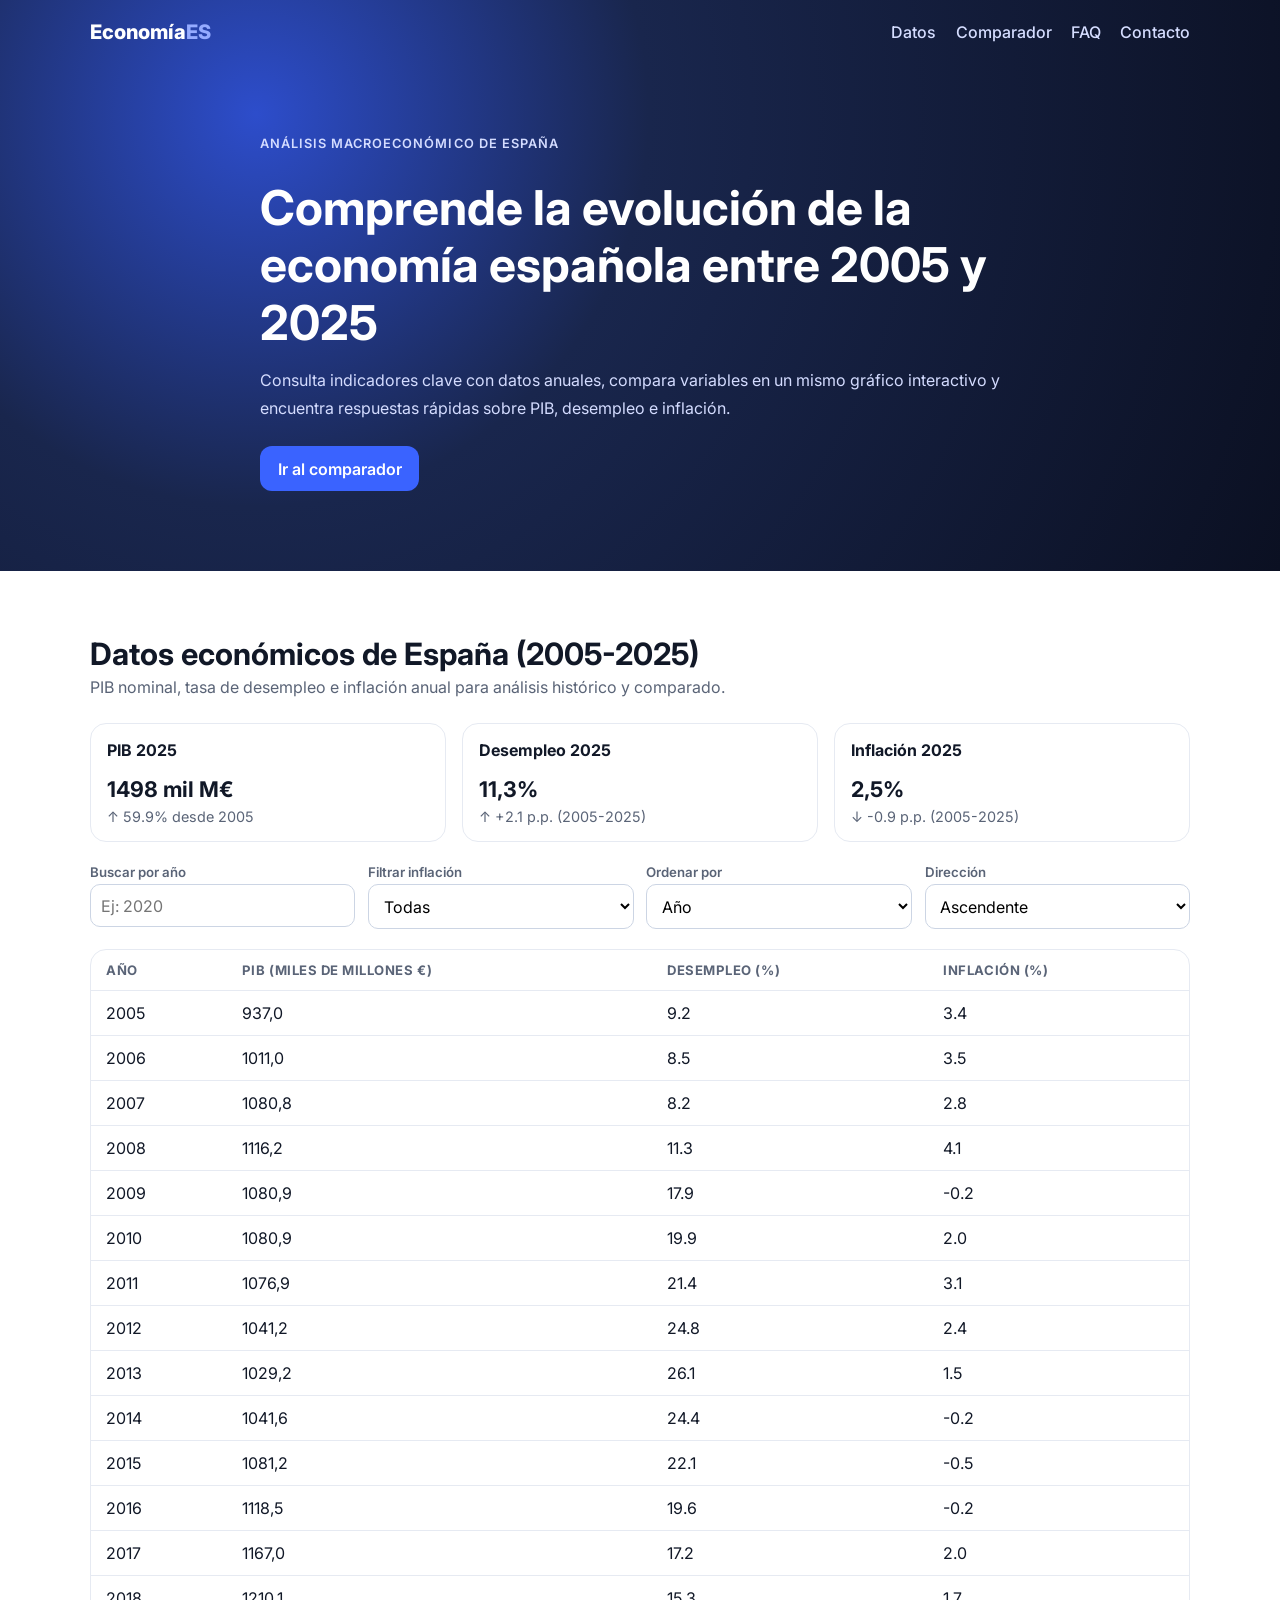
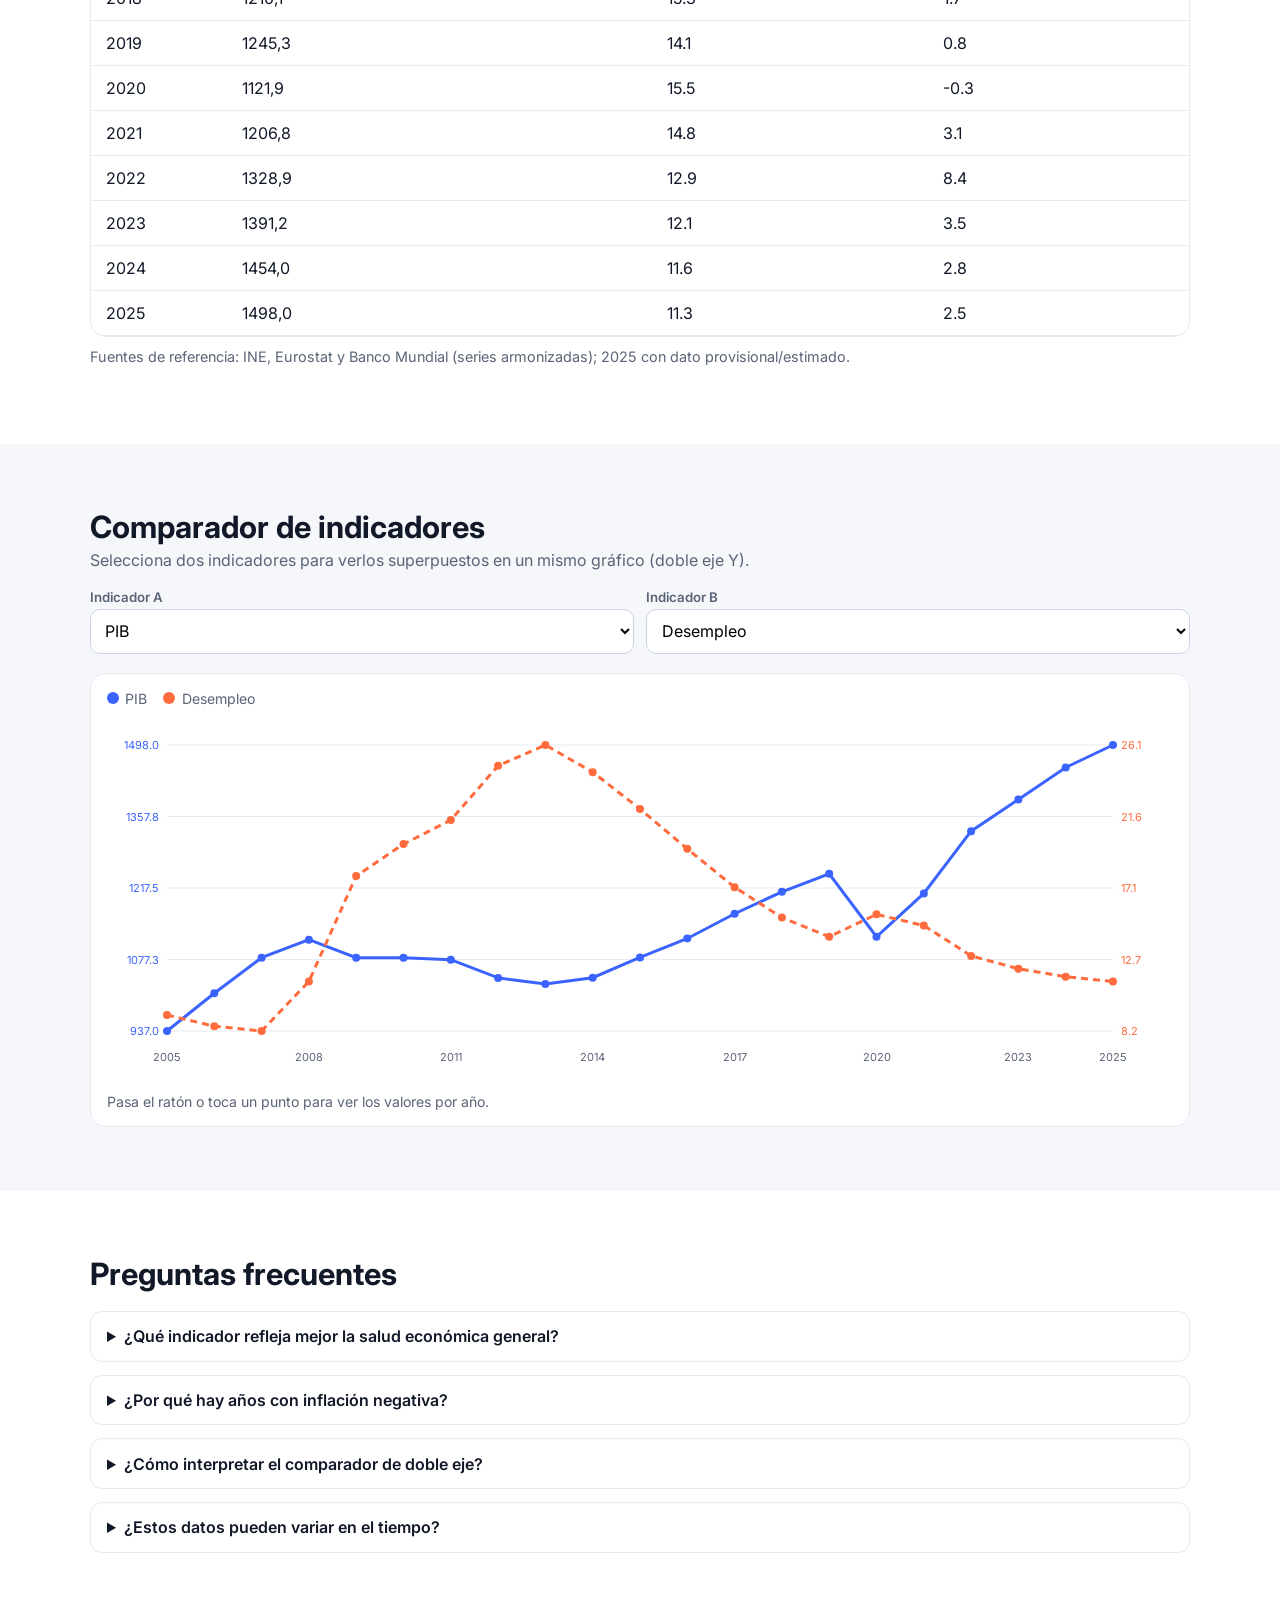
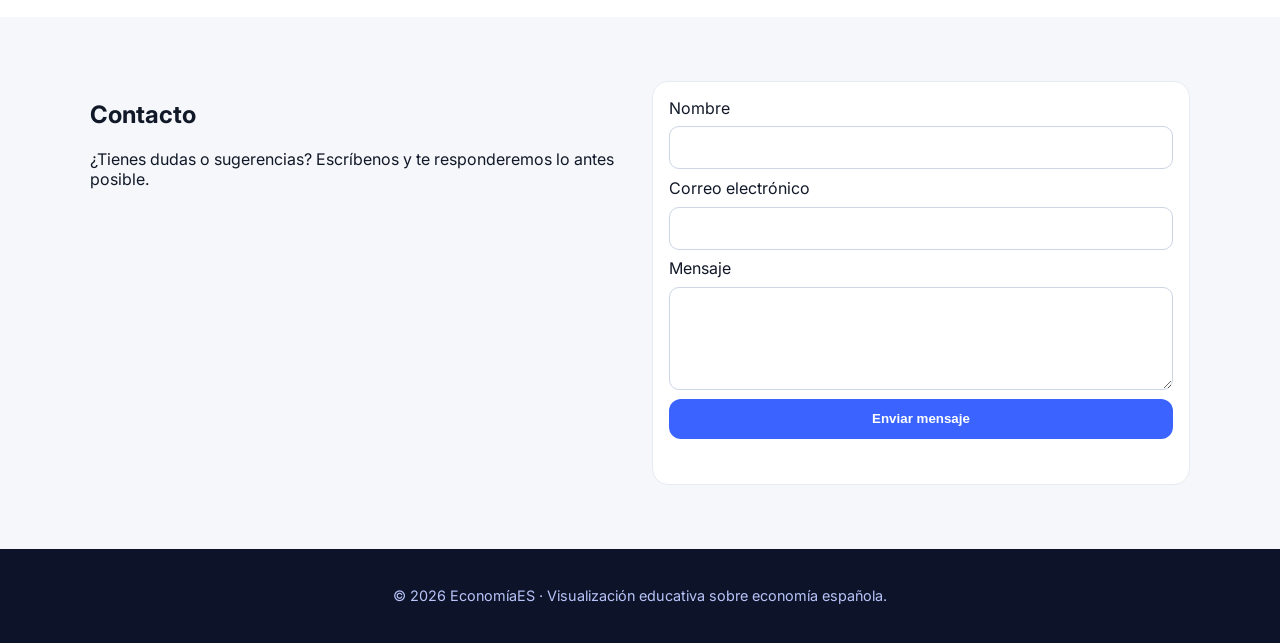
==== index.html @ 05b0c4f1 "Añadir datos JSON reales y comparador con filtros" ====
<!DOCTYPE html>
<html lang="es">
<head>
  <meta charset="UTF-8" />
  <meta name="viewport" content="width=device-width, initial-scale=1.0" />
  <title>Economía Española | Panorama Interactivo</title>
  <link rel="preconnect" href="https://fonts.googleapis.com" />
  <link rel="preconnect" href="https://fonts.gstatic.com" crossorigin />
  <link href="https://fonts.googleapis.com/css2?family=Inter:wght@400;500;600;700;800&display=swap" rel="stylesheet" />
  <link rel="stylesheet" href="styles.css" />
</head>
<body>
  <header class="hero" id="inicio">
    <nav class="navbar container">
      <div class="brand">Economía<span>ES</span></div>
      <button class="menu-toggle" aria-label="Abrir menú">☰</button>
      <ul class="nav-links">
        <li><a href="#datos">Datos</a></li>
        <li><a href="#graficos">Comparador</a></li>
        <li><a href="#faq">FAQ</a></li>
        <li><a href="#contacto">Contacto</a></li>
      </ul>
    </nav>

    <div class="hero-content container">
      <p class="eyebrow">Análisis macroeconómico de España</p>
      <h1>Comprende la evolución de la economía española entre 2005 y 2025</h1>
      <p>
        Consulta indicadores clave con datos anuales, compara variables en un mismo gráfico interactivo
        y encuentra respuestas rápidas sobre PIB, desempleo e inflación.
      </p>
      <a class="btn-primary" href="#graficos">Ir al comparador</a>
    </div>
  </header>

  <main>
    <section class="section container" id="datos">
      <div class="section-heading">
        <h2>Datos económicos de España (2005-2025)</h2>
        <p>PIB nominal, tasa de desempleo e inflación anual para análisis histórico y comparado.</p>
      </div>

      <div class="cards-grid" id="statsCards"></div>

      <div class="table-tools">
        <div>
          <label for="yearSearch">Buscar por año</label>
          <input type="search" id="yearSearch" placeholder="Ej: 2020" />
        </div>
        <div>
          <label for="inflationFilter">Filtrar inflación</label>
          <select id="inflationFilter">
            <option value="all">Todas</option>
            <option value="positive">Positiva</option>
            <option value="negative">Negativa</option>
          </select>
        </div>
        <div>
          <label for="sortBy">Ordenar por</label>
          <select id="sortBy">
            <option value="year">Año</option>
            <option value="gdp">PIB</option>
            <option value="unemployment">Desempleo</option>
            <option value="inflation">Inflación</option>
          </select>
        </div>
        <div>
          <label for="sortDir">Dirección</label>
          <select id="sortDir">
            <option value="asc">Ascendente</option>
            <option value="desc">Descendente</option>
          </select>
        </div>
      </div>

      <div class="table-wrapper">
        <table>
          <thead>
            <tr>
              <th>Año</th>
              <th>PIB (miles de millones €)</th>
              <th>Desempleo (%)</th>
              <th>Inflación (%)</th>
            </tr>
          </thead>
          <tbody id="dataTableBody"></tbody>
        </table>
      </div>
      <p class="source-note">
        Fuentes de referencia: INE, Eurostat y Banco Mundial (series armonizadas); 2025 con dato provisional/estimado.
      </p>
    </section>

    <section class="section section-alt" id="graficos">
      <div class="container">
        <div class="section-heading">
          <h2>Comparador de indicadores</h2>
          <p>Selecciona dos indicadores para verlos superpuestos en un mismo gráfico (doble eje Y).</p>
        </div>

        <div class="comparator-controls">
          <div>
            <label for="metricA">Indicador A</label>
            <select id="metricA"></select>
          </div>
          <div>
            <label for="metricB">Indicador B</label>
            <select id="metricB"></select>
          </div>
        </div>

        <div class="chart-card">
          <div id="chartArea" class="chart-area" aria-live="polite"></div>
          <p class="chart-note">Pasa el ratón o toca un punto para ver los valores por año.</p>
        </div>
      </div>
    </section>

    <section class="section container" id="faq">
      <div class="section-heading">
        <h2>Preguntas frecuentes</h2>
      </div>

      <div class="faq-list">
        <details>
          <summary>¿Qué indicador refleja mejor la salud económica general?</summary>
          <p>La lectura conjunta es más útil: PIB (actividad), desempleo (mercado laboral) e inflación (precios).</p>
        </details>
        <details>
          <summary>¿Por qué hay años con inflación negativa?</summary>
          <p>Puede ocurrir en periodos de demanda débil o caídas fuertes en energía y materias primas.</p>
        </details>
        <details>
          <summary>¿Cómo interpretar el comparador de doble eje?</summary>
          <p>Cada indicador usa su propia escala en cada lateral para facilitar comparación de tendencia, no de magnitud absoluta.</p>
        </details>
        <details>
          <summary>¿Estos datos pueden variar en el tiempo?</summary>
          <p>Sí, los institutos estadísticos revisan series históricas periódicamente y publican actualizaciones.</p>
        </details>
      </div>
    </section>

    <section class="section section-alt" id="contacto">
      <div class="container contact-wrap">
        <div>
          <h2>Contacto</h2>
          <p>¿Tienes dudas o sugerencias? Escríbenos y te responderemos lo antes posible.</p>
        </div>

        <form class="contact-form" id="contactForm">
          <label for="name">Nombre</label>
          <input id="name" name="name" type="text" required />

          <label for="email">Correo electrónico</label>
          <input id="email" name="email" type="email" required />

          <label for="message">Mensaje</label>
          <textarea id="message" name="message" rows="4" required></textarea>

          <button type="submit" class="btn-primary">Enviar mensaje</button>
          <p id="formFeedback" class="form-feedback" role="status" aria-live="polite"></p>
        </form>
      </div>
    </section>
  </main>

  <footer class="footer">
    <p>© 2026 EconomíaES · Visualización educativa sobre economía española.</p>
  </footer>

  <script src="script.js"></script>
</body>
</html>
---- styles.css ----
:root {
  --bg: #0b1022;
  --surface: #ffffff;
  --surface-muted: #f5f7fb;
  --primary: #3a63ff;
  --primary-dark: #2748c7;
  --text: #111827;
  --text-light: #5a6477;
  --border: #e6eaf2;
  --success: #0f9d58;
}

* { box-sizing: border-box; }
html, body {
  margin: 0;
  padding: 0;
  font-family: "Inter", system-ui, -apple-system, sans-serif;
  color: var(--text);
  background: var(--surface);
  scroll-behavior: smooth;
}
.container { width: min(1100px, 92%); margin-inline: auto; }

.hero {
  color: #fff;
  background: radial-gradient(circle at 20% 20%, #2d4dcb 0%, #19264d 35%, var(--bg) 100%);
  padding-bottom: 5rem;
}
.navbar {
  display: flex;
  align-items: center;
  justify-content: space-between;
  padding: 1.25rem 0;
}
.brand { font-weight: 800; font-size: 1.25rem; }
.brand span { color: #95abff; }

.nav-links {
  display: flex;
  gap: 1.2rem;
  list-style: none;
  margin: 0;
  padding: 0;
}
.nav-links a { text-decoration: none; color: #d5ddff; font-weight: 500; }
.nav-links a:hover { color: #fff; }

.menu-toggle {
  display: none;
  background: transparent;
  border: 1px solid #ffffff44;
  color: #fff;
  border-radius: 10px;
  padding: 0.35rem 0.55rem;
}

.hero-content { padding-top: 3.5rem; max-width: 760px; }
.eyebrow {
  color: #a3b3ff;
  text-transform: uppercase;
  letter-spacing: 0.08em;
  font-size: 0.8rem;
  font-weight: 600;
}
h1 {
  font-size: clamp(1.9rem, 3.8vw, 3rem);
  line-height: 1.2;
  margin: 0.4rem 0 1rem;
}
.hero-content p { color: #d4dcff; line-height: 1.7; margin-bottom: 1.5rem; }

.btn-primary {
  border: 0;
  background: var(--primary);
  color: #fff;
  padding: 0.8rem 1.1rem;
  border-radius: 12px;
  text-decoration: none;
  font-weight: 600;
  display: inline-flex;
  justify-content: center;
  align-items: center;
  transition: 0.2s ease;
  cursor: pointer;
}
.btn-primary:hover { background: var(--primary-dark); }

.section { padding: 4rem 0; }
.section-alt { background: var(--surface-muted); }
.section-heading h2 {
  margin-top: 0;
  margin-bottom: 0.3rem;
  font-size: clamp(1.35rem, 2.4vw, 2rem);
}
.section-heading p { margin: 0; color: var(--text-light); }

.cards-grid {
  margin-top: 1.6rem;
  display: grid;
  grid-template-columns: repeat(auto-fit, minmax(220px, 1fr));
  gap: 1rem;
}
.stat-card {
  background: #fff;
  border: 1px solid var(--border);
  border-radius: 16px;
  padding: 1rem;
}
.stat-card h3 { margin-top: 0; font-size: 1rem; }
.stat-card .value { font-size: 1.35rem; font-weight: 700; }
.stat-card .trend { margin-top: 0.4rem; color: var(--text-light); font-size: 0.9rem; }

.table-tools {
  margin-top: 1.4rem;
  display: grid;
  grid-template-columns: repeat(auto-fit, minmax(170px, 1fr));
  gap: 0.8rem;
}
.table-tools label, .comparator-controls label {
  display: block;
  margin-bottom: 0.25rem;
  font-size: 0.83rem;
  color: var(--text-light);
  font-weight: 600;
}
.table-wrapper {
  margin-top: 1.25rem;
  overflow-x: auto;
  border-radius: 16px;
  border: 1px solid var(--border);
  background: #fff;
}

table { width: 100%; border-collapse: collapse; min-width: 620px; }
th, td { padding: 0.75rem 0.95rem; text-align: left; border-bottom: 1px solid var(--border); }
th {
  font-size: 0.82rem;
  text-transform: uppercase;
  letter-spacing: 0.04em;
  color: var(--text-light);
}
tr:hover td { background: #f9fbff; }

.source-note {
  color: var(--text-light);
  margin-top: 0.7rem;
  font-size: 0.9rem;
}

.comparator-controls {
  display: grid;
  grid-template-columns: repeat(auto-fit, minmax(220px, 1fr));
  gap: 0.8rem;
  margin: 1.2rem 0;
}

input, textarea, select {
  width: 100%;
  border: 1px solid #ccd5e4;
  border-radius: 10px;
  padding: 0.65rem;
  font: inherit;
  background: #fff;
}

.chart-card {
  background: #fff;
  border-radius: 16px;
  border: 1px solid var(--border);
  padding: 1rem;
}
.chart-area { position: relative; min-height: 360px; }
.tooltip {
  position: absolute;
  pointer-events: none;
  background: #111827;
  color: #fff;
  font-size: 0.78rem;
  padding: 0.4rem 0.55rem;
  border-radius: 8px;
  transform: translate(-50%, -120%);
  white-space: nowrap;
}
.chart-note { margin-bottom: 0; color: var(--text-light); font-size: 0.88rem; }

.legend {
  display: flex;
  gap: 1rem;
  flex-wrap: wrap;
  margin-bottom: 0.5rem;
}
.legend-item { display: flex; align-items: center; gap: 0.4rem; font-size: 0.88rem; color: var(--text-light); }
.swatch { width: 12px; height: 12px; border-radius: 999px; }

.faq-list { margin-top: 1.2rem; display: grid; gap: 0.8rem; }
details {
  background: #fff;
  border: 1px solid var(--border);
  border-radius: 12px;
  padding: 0.9rem 1rem;
}
summary { cursor: pointer; font-weight: 600; }
details p { color: var(--text-light); margin-bottom: 0; }

.contact-wrap {
  display: grid;
  grid-template-columns: 1fr 1fr;
  gap: 1.5rem;
  align-items: start;
}
.contact-form {
  background: #fff;
  border: 1px solid var(--border);
  border-radius: 16px;
  padding: 1rem;
  display: grid;
  gap: 0.55rem;
}

.form-feedback { margin: 0.25rem 0 0; color: var(--success); min-height: 1rem; }

.footer {
  text-align: center;
  padding: 1.5rem 0;
  background: #0d1328;
  color: #b8c4f9;
  font-size: 0.9rem;
}

@media (max-width: 760px) {
  .menu-toggle { display: inline-flex; }
  .nav-links {
    display: none;
    position: absolute;
    right: 4%;
    top: 58px;
    flex-direction: column;
    background: #182750;
    border: 1px solid #30467f;
    border-radius: 12px;
    padding: 0.8rem;
    min-width: 150px;
  }
  .nav-links.open { display: flex; }
  .contact-wrap { grid-template-columns: 1fr; }
}
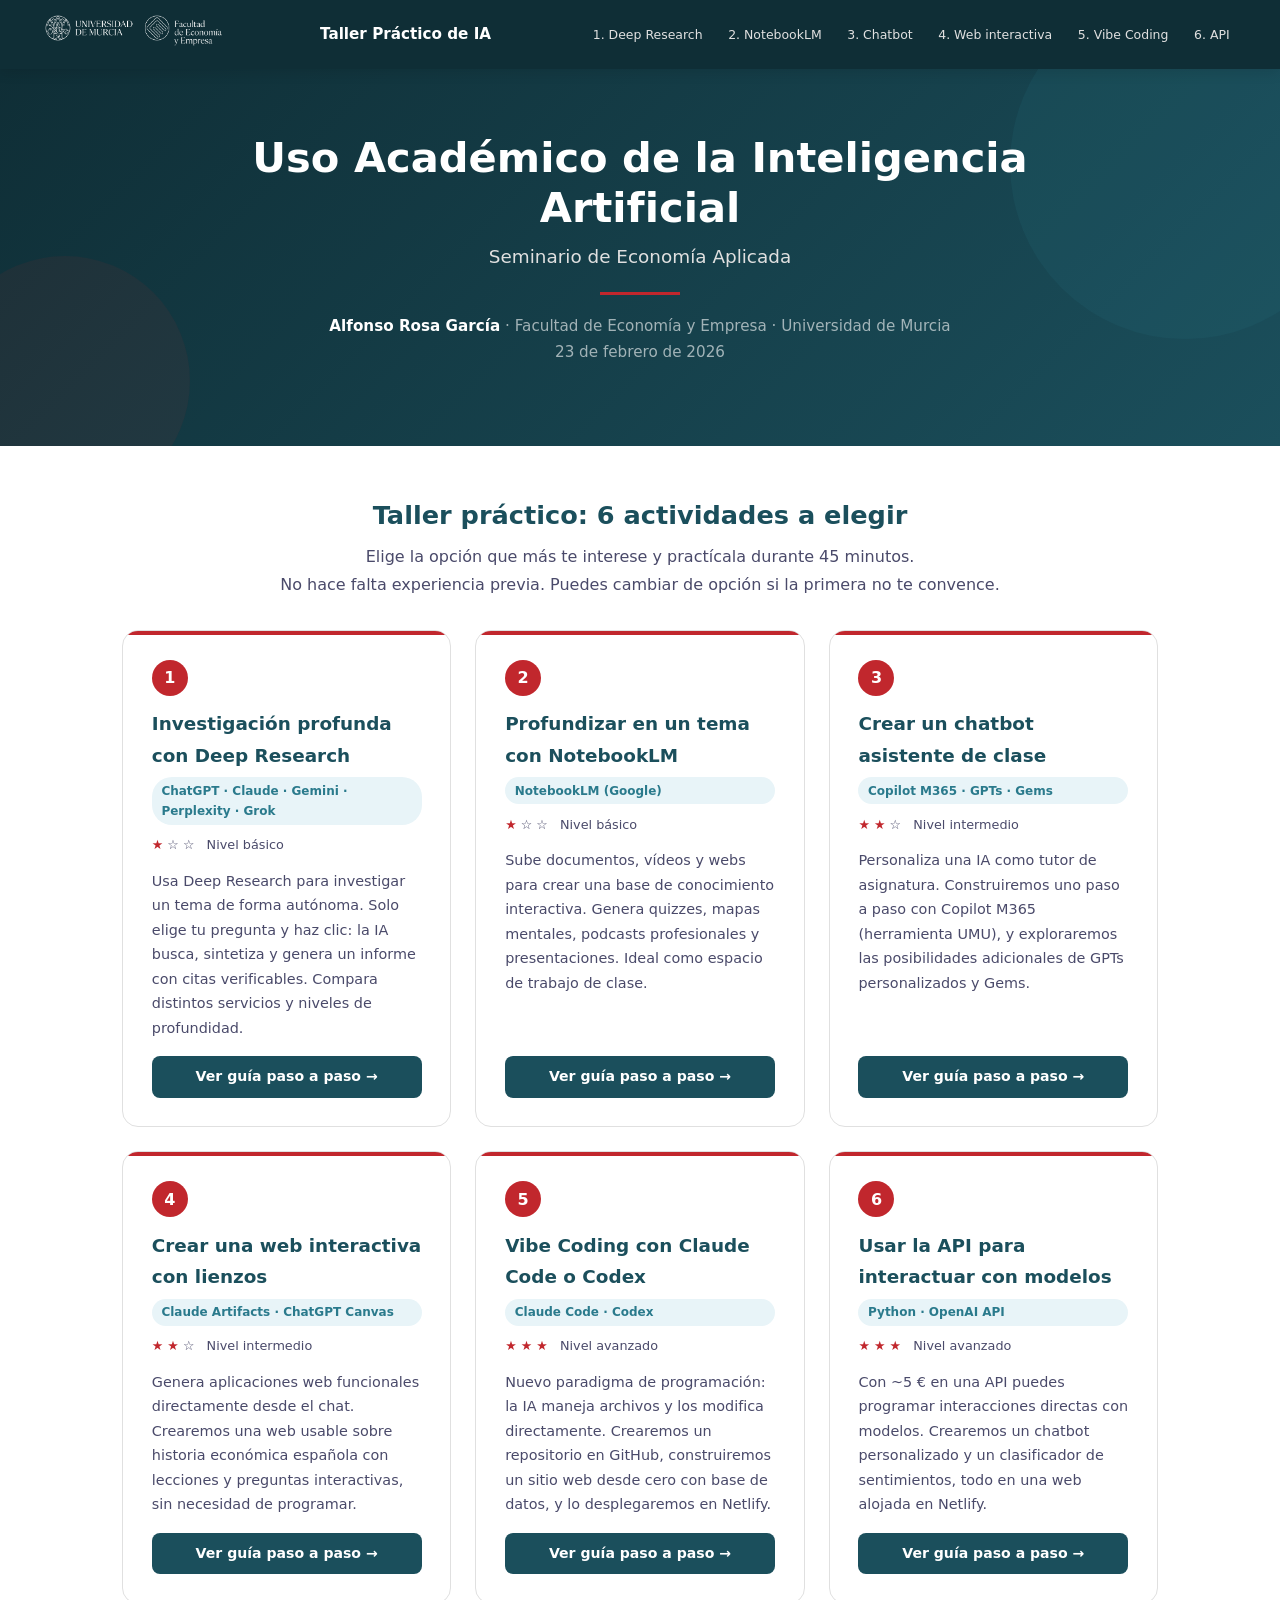
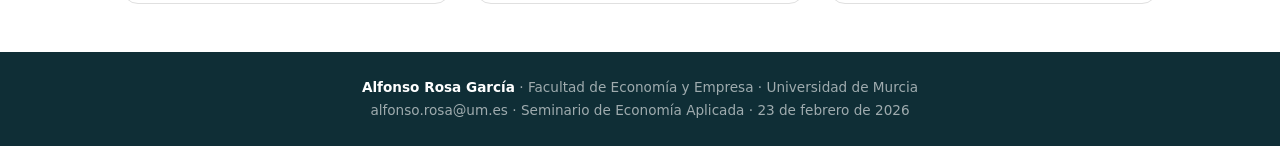
==== commit 7f3a68ac: "Sitio web del Taller de IA en Economía Aplicada — UMU Web estática con guías paso a paso para 6 tare" ====
--- a/index.html
+++ b/index.html
@@ -1,174 +1,153 @@
 <!DOCTYPE html>
 <html lang="es">
 <head>
-  <meta charset="UTF-8" />
-  <meta name="viewport" content="width=device-width, initial-scale=1.0" />
-  <title>Economía Española | Panorama Interactivo</title>
-  <link rel="preconnect" href="https://fonts.googleapis.com" />
-  <link rel="preconnect" href="https://fonts.gstatic.com" crossorigin />
-  <link href="https://fonts.googleapis.com/css2?family=Inter:wght@400;500;600;700;800&display=swap" rel="stylesheet" />
-  <link rel="stylesheet" href="styles.css" />
+  <meta charset="UTF-8">
+  <meta name="viewport" content="width=device-width, initial-scale=1.0">
+  <title>Uso Académico de la IA — Taller Práctico</title>
+  <link rel="stylesheet" href="css/style.css">
 </head>
 <body>
-  <header class="hero" id="inicio">
-    <nav class="navbar container">
-      <div class="brand">Economía<span>ES</span></div>
-      <button class="menu-toggle" aria-label="Abrir menú">☰</button>
-      <ul class="nav-links">
-        <li><a href="#datos">Datos</a></li>
-        <li><a href="#graficos">Comparador</a></li>
-        <li><a href="#faq">FAQ</a></li>
-        <li><a href="#contacto">Contacto</a></li>
-      </ul>
-    </nav>
 
-    <div class="hero-content container">
-      <p class="eyebrow">Análisis macroeconómico de España</p>
-      <h1>Comprende la evolución de la economía española entre 2005 y 2025</h1>
-      <p>
-        Consulta indicadores clave con datos anuales, compara variables en un mismo gráfico interactivo
-        y encuentra respuestas rápidas sobre PIB, desempleo e inflación.
-      </p>
-      <a class="btn-primary" href="#graficos">Ir al comparador</a>
+<!-- Navbar -->
+<nav class="navbar">
+  <div class="navbar-inner">
+    <a href="index.html" class="navbar-logo">
+      <img src="img/logo-white.png" alt="Facultad de Economía y Empresa — UMU">
+    </a>
+    <span class="navbar-title">Taller Práctico de IA</span>
+    <div class="navbar-links">
+      <a href="tarea1-deep-research.html">1. Deep Research</a>
+      <a href="tarea2-notebooklm.html">2. NotebookLM</a>
+      <a href="tarea3-chatbot.html">3. Chatbot</a>
+      <a href="tarea4-web-interactiva.html">4. Web interactiva</a>
+      <a href="tarea5-vibe-coding.html">5. Vibe Coding</a>
+      <a href="tarea6-api.html">6. API</a>
     </div>
-  </header>
+  </div>
+</nav>
 
-  <main>
-    <section class="section container" id="datos">
-      <div class="section-heading">
-        <h2>Datos económicos de España (2005-2025)</h2>
-        <p>PIB nominal, tasa de desempleo e inflación anual para análisis histórico y comparado.</p>
+<!-- Hero -->
+<header class="hero">
+  <div class="hero-inner">
+    <h1>Uso Académico de la Inteligencia Artificial</h1>
+    <p class="subtitle">Seminario de Economía Aplicada</p>
+    <div class="hero-divider"></div>
+    <p class="meta">
+      <strong>Alfonso Rosa García</strong> · Facultad de Economía y Empresa · Universidad de Murcia<br>
+      23 de febrero de 2026
+    </p>
+  </div>
+</header>
+
+<!-- Intro -->
+<section class="section">
+  <h2 class="section-title">Taller práctico: 6 actividades a elegir</h2>
+  <p class="section-subtitle">
+    Elige la opción que más te interese y practícala durante 45 minutos.<br>
+    No hace falta experiencia previa. Puedes cambiar de opción si la primera no te convence.
+  </p>
+
+  <!-- Task Grid -->
+  <div class="task-grid">
+
+    <!-- Tarea 1 -->
+    <div class="task-card">
+      <span class="task-number">1</span>
+      <h3>Investigación profunda con Deep Research</h3>
+      <span class="tool-badge">ChatGPT · Claude · Gemini · Perplexity · Grok</span>
+      <div class="difficulty">
+        <span class="star-filled">&#9733;</span>
+        <span>&#9734;</span>
+        <span>&#9734;</span>
+        &nbsp; Nivel básico
       </div>
+      <p>Usa Deep Research para investigar un tema de forma autónoma. Solo elige tu pregunta y haz clic: la IA busca, sintetiza y genera un informe con citas verificables. Compara distintos servicios y niveles de profundidad.</p>
+      <a href="tarea1-deep-research.html" class="btn">Ver guía paso a paso &rarr;</a>
+    </div>
 
-      <div class="cards-grid" id="statsCards"></div>
+    <!-- Tarea 2 -->
+    <div class="task-card">
+      <span class="task-number">2</span>
+      <h3>Profundizar en un tema con NotebookLM</h3>
+      <span class="tool-badge">NotebookLM (Google)</span>
+      <div class="difficulty">
+        <span class="star-filled">&#9733;</span>
+        <span>&#9734;</span>
+        <span>&#9734;</span>
+        &nbsp; Nivel básico
+      </div>
+      <p>Sube documentos, vídeos y webs para crear una base de conocimiento interactiva. Genera quizzes, mapas mentales, podcasts profesionales y presentaciones. Ideal como espacio de trabajo de clase.</p>
+      <a href="tarea2-notebooklm.html" class="btn">Ver guía paso a paso &rarr;</a>
+    </div>
 
-      <div class="table-tools">
-        <div>
-          <label for="yearSearch">Buscar por año</label>
-          <input type="search" id="yearSearch" placeholder="Ej: 2020" />
-        </div>
-        <div>
-          <label for="inflationFilter">Filtrar inflación</label>
-          <select id="inflationFilter">
-            <option value="all">Todas</option>
-            <option value="positive">Positiva</option>
-            <option value="negative">Negativa</option>
-          </select>
-        </div>
-        <div>
-          <label for="sortBy">Ordenar por</label>
-          <select id="sortBy">
-            <option value="year">Año</option>
-            <option value="gdp">PIB</option>
-            <option value="unemployment">Desempleo</option>
-            <option value="inflation">Inflación</option>
-          </select>
-        </div>
-        <div>
-          <label for="sortDir">Dirección</label>
-          <select id="sortDir">
-            <option value="asc">Ascendente</option>
-            <option value="desc">Descendente</option>
-          </select>
-        </div>
+    <!-- Tarea 3 -->
+    <div class="task-card">
+      <span class="task-number">3</span>
+      <h3>Crear un chatbot asistente de clase</h3>
+      <span class="tool-badge">Copilot M365 · GPTs · Gems</span>
+      <div class="difficulty">
+        <span class="star-filled">&#9733;</span>
+        <span class="star-filled">&#9733;</span>
+        <span>&#9734;</span>
+        &nbsp; Nivel intermedio
       </div>
+      <p>Personaliza una IA como tutor de asignatura. Construiremos uno paso a paso con Copilot M365 (herramienta UMU), y exploraremos las posibilidades adicionales de GPTs personalizados y Gems.</p>
+      <a href="tarea3-chatbot.html" class="btn">Ver guía paso a paso &rarr;</a>
+    </div>
 
-      <div class="table-wrapper">
-        <table>
-          <thead>
-            <tr>
-              <th>Año</th>
-              <th>PIB (miles de millones €)</th>
-              <th>Desempleo (%)</th>
-              <th>Inflación (%)</th>
-            </tr>
-          </thead>
-          <tbody id="dataTableBody"></tbody>
-        </table>
+    <!-- Tarea 4 -->
+    <div class="task-card">
+      <span class="task-number">4</span>
+      <h3>Crear una web interactiva con lienzos</h3>
+      <span class="tool-badge">Claude Artifacts · ChatGPT Canvas</span>
+      <div class="difficulty">
+        <span class="star-filled">&#9733;</span>
+        <span class="star-filled">&#9733;</span>
+        <span>&#9734;</span>
+        &nbsp; Nivel intermedio
       </div>
-      <p class="source-note">
-        Fuentes de referencia: INE, Eurostat y Banco Mundial (series armonizadas); 2025 con dato provisional/estimado.
-      </p>
-    </section>
+      <p>Genera aplicaciones web funcionales directamente desde el chat. Crearemos una web usable sobre historia económica española con lecciones y preguntas interactivas, sin necesidad de programar.</p>
+      <a href="tarea4-web-interactiva.html" class="btn">Ver guía paso a paso &rarr;</a>
+    </div>
 
-    <section class="section section-alt" id="graficos">
-      <div class="container">
-        <div class="section-heading">
-          <h2>Comparador de indicadores</h2>
-          <p>Selecciona dos indicadores para verlos superpuestos en un mismo gráfico (doble eje Y).</p>
-        </div>
+    <!-- Tarea 5 -->
+    <div class="task-card">
+      <span class="task-number">5</span>
+      <h3>Vibe Coding con Claude Code o Codex</h3>
+      <span class="tool-badge">Claude Code · Codex</span>
+      <div class="difficulty">
+        <span class="star-filled">&#9733;</span>
+        <span class="star-filled">&#9733;</span>
+        <span class="star-filled">&#9733;</span>
+        &nbsp; Nivel avanzado
+      </div>
+      <p>Nuevo paradigma de programación: la IA maneja archivos y los modifica directamente. Crearemos un repositorio en GitHub, construiremos un sitio web desde cero con base de datos, y lo desplegaremos en Netlify.</p>
+      <a href="tarea5-vibe-coding.html" class="btn">Ver guía paso a paso &rarr;</a>
+    </div>
 
-        <div class="comparator-controls">
-          <div>
-            <label for="metricA">Indicador A</label>
-            <select id="metricA"></select>
-          </div>
-          <div>
-            <label for="metricB">Indicador B</label>
-            <select id="metricB"></select>
-          </div>
-        </div>
+    <!-- Tarea 6 -->
+    <div class="task-card">
+      <span class="task-number">6</span>
+      <h3>Usar la API para interactuar con modelos</h3>
+      <span class="tool-badge">Python · OpenAI API</span>
+      <div class="difficulty">
+        <span class="star-filled">&#9733;</span>
+        <span class="star-filled">&#9733;</span>
+        <span class="star-filled">&#9733;</span>
+        &nbsp; Nivel avanzado
+      </div>
+      <p>Con ~5 € en una API puedes programar interacciones directas con modelos. Crearemos un chatbot personalizado y un clasificador de sentimientos, todo en una web alojada en Netlify.</p>
+      <a href="tarea6-api.html" class="btn">Ver guía paso a paso &rarr;</a>
+    </div>
 
-        <div class="chart-card">
-          <div id="chartArea" class="chart-area" aria-live="polite"></div>
-          <p class="chart-note">Pasa el ratón o toca un punto para ver los valores por año.</p>
-        </div>
-      </div>
-    </section>
+  </div>
+</section>
 
-    <section class="section container" id="faq">
-      <div class="section-heading">
-        <h2>Preguntas frecuentes</h2>
-      </div>
+<!-- Footer -->
+<footer class="footer">
+  <p><strong>Alfonso Rosa García</strong> · Facultad de Economía y Empresa · Universidad de Murcia</p>
+  <p>alfonso.rosa@um.es · Seminario de Economía Aplicada · 23 de febrero de 2026</p>
+</footer>
 
-      <div class="faq-list">
-        <details>
-          <summary>¿Qué indicador refleja mejor la salud económica general?</summary>
-          <p>La lectura conjunta es más útil: PIB (actividad), desempleo (mercado laboral) e inflación (precios).</p>
-        </details>
-        <details>
-          <summary>¿Por qué hay años con inflación negativa?</summary>
-          <p>Puede ocurrir en periodos de demanda débil o caídas fuertes en energía y materias primas.</p>
-        </details>
-        <details>
-          <summary>¿Cómo interpretar el comparador de doble eje?</summary>
-          <p>Cada indicador usa su propia escala en cada lateral para facilitar comparación de tendencia, no de magnitud absoluta.</p>
-        </details>
-        <details>
-          <summary>¿Estos datos pueden variar en el tiempo?</summary>
-          <p>Sí, los institutos estadísticos revisan series históricas periódicamente y publican actualizaciones.</p>
-        </details>
-      </div>
-    </section>
-
-    <section class="section section-alt" id="contacto">
-      <div class="container contact-wrap">
-        <div>
-          <h2>Contacto</h2>
-          <p>¿Tienes dudas o sugerencias? Escríbenos y te responderemos lo antes posible.</p>
-        </div>
-
-        <form class="contact-form" id="contactForm">
-          <label for="name">Nombre</label>
-          <input id="name" name="name" type="text" required />
-
-          <label for="email">Correo electrónico</label>
-          <input id="email" name="email" type="email" required />
-
-          <label for="message">Mensaje</label>
-          <textarea id="message" name="message" rows="4" required></textarea>
-
-          <button type="submit" class="btn-primary">Enviar mensaje</button>
-          <p id="formFeedback" class="form-feedback" role="status" aria-live="polite"></p>
-        </form>
-      </div>
-    </section>
-  </main>
-
-  <footer class="footer">
-    <p>© 2026 EconomíaES · Visualización educativa sobre economía española.</p>
-  </footer>
-
-  <script src="script.js"></script>
 </body>
 </html>
--- a/css/style.css
+++ b/css/style.css
@@ -0,0 +1,719 @@
+/* ============================================================
+   Uso Académico de la IA — Taller Práctico
+   Facultad de Economía y Empresa — Universidad de Murcia
+   Paleta de colores corporativa UMU
+   ============================================================ */
+
+/* --- Variables CSS --- */
+:root {
+  --umured: #C1272D;
+  --umured-light: #d94a4f;
+  --umured-bg: #fef2f2;
+  --umuteal: #1B4F5C;
+  --umutealdark: #0F2E36;
+  --umuteallight: #2A7A8C;
+  --umuteallight-bg: #e8f4f8;
+  --umugray: #F2F2F2;
+  --umugraymed: #E0E0E0;
+  --umuwhite: #FFFFFF;
+  --umutextdark: #1A1A2E;
+  --umutextmed: #4A4A6A;
+  --shadow-sm: 0 1px 3px rgba(0,0,0,0.08);
+  --shadow-md: 0 4px 12px rgba(0,0,0,0.1);
+  --shadow-lg: 0 8px 30px rgba(0,0,0,0.12);
+  --radius: 10px;
+  --radius-lg: 16px;
+}
+
+/* --- Reset & Base --- */
+*, *::before, *::after {
+  box-sizing: border-box;
+  margin: 0;
+  padding: 0;
+}
+
+html {
+  scroll-behavior: smooth;
+  font-size: 16px;
+}
+
+body {
+  font-family: 'Segoe UI', system-ui, -apple-system, sans-serif;
+  color: var(--umutextdark);
+  background: var(--umuwhite);
+  line-height: 1.7;
+}
+
+img {
+  max-width: 100%;
+  height: auto;
+}
+
+a {
+  color: var(--umuteallight);
+  text-decoration: none;
+  transition: color 0.2s;
+}
+
+a:hover {
+  color: var(--umured);
+}
+
+/* --- Header / Navbar --- */
+.navbar {
+  background: var(--umutealdark);
+  padding: 0.6rem 2rem;
+  position: sticky;
+  top: 0;
+  z-index: 100;
+  box-shadow: var(--shadow-md);
+}
+
+.navbar-inner {
+  max-width: 1200px;
+  margin: 0 auto;
+  display: flex;
+  align-items: center;
+  justify-content: space-between;
+  gap: 1.5rem;
+}
+
+.navbar-logo img {
+  height: 42px;
+}
+
+.navbar-title {
+  color: var(--umuwhite);
+  font-size: 0.95rem;
+  font-weight: 600;
+  white-space: nowrap;
+}
+
+.navbar-links {
+  display: flex;
+  gap: 0.3rem;
+  flex-wrap: wrap;
+  justify-content: flex-end;
+}
+
+.navbar-links a {
+  color: var(--umugraymed);
+  font-size: 0.78rem;
+  padding: 0.35rem 0.65rem;
+  border-radius: 6px;
+  transition: all 0.2s;
+  white-space: nowrap;
+}
+
+.navbar-links a:hover,
+.navbar-links a.active {
+  background: rgba(255,255,255,0.12);
+  color: var(--umuwhite);
+}
+
+/* --- Hero Section (index) --- */
+.hero {
+  background: linear-gradient(135deg, var(--umutealdark) 0%, var(--umuteal) 100%);
+  color: var(--umuwhite);
+  padding: 4rem 2rem 3.5rem;
+  position: relative;
+  overflow: hidden;
+}
+
+.hero::before {
+  content: '';
+  position: absolute;
+  top: -80px;
+  right: -80px;
+  width: 350px;
+  height: 350px;
+  background: var(--umuteallight);
+  opacity: 0.12;
+  border-radius: 50%;
+}
+
+.hero::after {
+  content: '';
+  position: absolute;
+  bottom: -60px;
+  left: -60px;
+  width: 250px;
+  height: 250px;
+  background: var(--umured);
+  opacity: 0.08;
+  border-radius: 50%;
+}
+
+.hero-inner {
+  max-width: 900px;
+  margin: 0 auto;
+  position: relative;
+  z-index: 1;
+  text-align: center;
+}
+
+.hero h1 {
+  font-size: 2.6rem;
+  font-weight: 700;
+  margin-bottom: 0.5rem;
+  line-height: 1.2;
+}
+
+.hero .subtitle {
+  font-size: 1.15rem;
+  color: var(--umugraymed);
+  margin-bottom: 0.3rem;
+}
+
+.hero .meta {
+  font-size: 0.95rem;
+  color: rgba(255,255,255,0.6);
+  margin-bottom: 1.5rem;
+}
+
+.hero .meta strong {
+  color: var(--umuwhite);
+}
+
+.hero-divider {
+  width: 80px;
+  height: 3px;
+  background: var(--umured);
+  margin: 1.2rem auto;
+}
+
+/* --- Task Cards Grid (index) --- */
+.section {
+  max-width: 1100px;
+  margin: 0 auto;
+  padding: 3rem 2rem;
+}
+
+.section-title {
+  font-size: 1.6rem;
+  color: var(--umuteal);
+  margin-bottom: 0.4rem;
+  text-align: center;
+}
+
+.section-subtitle {
+  color: var(--umutextmed);
+  text-align: center;
+  margin-bottom: 2rem;
+  font-size: 1rem;
+}
+
+.task-grid {
+  display: grid;
+  grid-template-columns: repeat(auto-fill, minmax(320px, 1fr));
+  gap: 1.5rem;
+}
+
+.task-card {
+  background: var(--umuwhite);
+  border: 1px solid var(--umugraymed);
+  border-radius: var(--radius-lg);
+  padding: 1.8rem;
+  transition: all 0.3s;
+  display: flex;
+  flex-direction: column;
+  position: relative;
+  overflow: hidden;
+}
+
+.task-card::before {
+  content: '';
+  position: absolute;
+  top: 0;
+  left: 0;
+  right: 0;
+  height: 4px;
+  background: var(--umured);
+}
+
+.task-card:hover {
+  box-shadow: var(--shadow-lg);
+  transform: translateY(-3px);
+  border-color: var(--umuteallight);
+}
+
+.task-card .task-number {
+  display: inline-flex;
+  align-items: center;
+  justify-content: center;
+  width: 36px;
+  height: 36px;
+  background: var(--umured);
+  color: var(--umuwhite);
+  font-weight: 700;
+  font-size: 1rem;
+  border-radius: 50%;
+  margin-bottom: 0.8rem;
+}
+
+.task-card h3 {
+  font-size: 1.15rem;
+  color: var(--umuteal);
+  margin-bottom: 0.4rem;
+}
+
+.task-card .tool-badge {
+  display: inline-block;
+  background: var(--umuteallight-bg);
+  color: var(--umuteallight);
+  font-size: 0.75rem;
+  font-weight: 600;
+  padding: 0.2rem 0.6rem;
+  border-radius: 20px;
+  margin-bottom: 0.6rem;
+}
+
+.task-card p {
+  font-size: 0.9rem;
+  color: var(--umutextmed);
+  flex: 1;
+  margin-bottom: 1rem;
+}
+
+.task-card .difficulty {
+  font-size: 0.8rem;
+  color: var(--umutextmed);
+  margin-bottom: 0.8rem;
+}
+
+.task-card .difficulty .star-filled {
+  color: var(--umured);
+}
+
+.task-card .btn {
+  display: inline-block;
+  text-align: center;
+  padding: 0.55rem 1.2rem;
+  background: var(--umuteal);
+  color: var(--umuwhite);
+  border-radius: 8px;
+  font-size: 0.88rem;
+  font-weight: 600;
+  transition: background 0.2s;
+}
+
+.task-card .btn:hover {
+  background: var(--umuteallight);
+  color: var(--umuwhite);
+}
+
+/* --- Page Header (task pages) --- */
+.page-header {
+  background: linear-gradient(135deg, var(--umutealdark) 0%, var(--umuteal) 100%);
+  color: var(--umuwhite);
+  padding: 2.5rem 2rem 2rem;
+  position: relative;
+  overflow: hidden;
+}
+
+.page-header::before {
+  content: '';
+  position: absolute;
+  top: -50px;
+  right: -50px;
+  width: 200px;
+  height: 200px;
+  background: var(--umuteallight);
+  opacity: 0.1;
+  border-radius: 50%;
+}
+
+.page-header-inner {
+  max-width: 900px;
+  margin: 0 auto;
+  position: relative;
+  z-index: 1;
+}
+
+.page-header .breadcrumb {
+  font-size: 0.85rem;
+  color: rgba(255,255,255,0.6);
+  margin-bottom: 0.6rem;
+}
+
+.page-header .breadcrumb a {
+  color: rgba(255,255,255,0.7);
+}
+
+.page-header .breadcrumb a:hover {
+  color: var(--umuwhite);
+}
+
+.page-header h1 {
+  font-size: 2rem;
+  margin-bottom: 0.3rem;
+}
+
+.page-header .page-meta {
+  display: flex;
+  gap: 1.2rem;
+  font-size: 0.88rem;
+  color: var(--umugraymed);
+  flex-wrap: wrap;
+}
+
+.page-header .page-meta span {
+  display: flex;
+  align-items: center;
+  gap: 0.3rem;
+}
+
+/* --- Guide Content --- */
+.guide-content {
+  max-width: 860px;
+  margin: 0 auto;
+  padding: 2.5rem 2rem 4rem;
+}
+
+.guide-content h2 {
+  font-size: 1.4rem;
+  color: var(--umuteal);
+  margin-top: 2.5rem;
+  margin-bottom: 0.8rem;
+  padding-bottom: 0.4rem;
+  border-bottom: 2px solid var(--umured);
+  display: inline-block;
+}
+
+.guide-content h3 {
+  font-size: 1.1rem;
+  color: var(--umuteal);
+  margin-top: 1.8rem;
+  margin-bottom: 0.5rem;
+}
+
+.guide-content p {
+  margin-bottom: 1rem;
+  color: var(--umutextdark);
+}
+
+.guide-content ul, .guide-content ol {
+  margin-bottom: 1rem;
+  padding-left: 1.5rem;
+}
+
+.guide-content li {
+  margin-bottom: 0.4rem;
+}
+
+/* --- Step boxes --- */
+.step {
+  background: var(--umuwhite);
+  border: 1px solid var(--umugraymed);
+  border-left: 4px solid var(--umuteal);
+  border-radius: var(--radius);
+  padding: 1.4rem 1.6rem;
+  margin-bottom: 1.5rem;
+  position: relative;
+}
+
+.step-number {
+  display: inline-flex;
+  align-items: center;
+  justify-content: center;
+  width: 32px;
+  height: 32px;
+  background: var(--umuteal);
+  color: var(--umuwhite);
+  font-weight: 700;
+  font-size: 0.9rem;
+  border-radius: 50%;
+  margin-right: 0.6rem;
+  flex-shrink: 0;
+}
+
+.step-header {
+  display: flex;
+  align-items: center;
+  margin-bottom: 0.6rem;
+}
+
+.step-header h4 {
+  font-size: 1.05rem;
+  color: var(--umuteal);
+}
+
+.step p {
+  margin-bottom: 0.5rem;
+  margin-left: 2.5rem;
+}
+
+.step ul {
+  margin-left: 2.5rem;
+}
+
+/* --- Screenshot placeholder --- */
+.screenshot-placeholder {
+  background: var(--umugray);
+  border: 2px dashed var(--umugraymed);
+  border-radius: var(--radius);
+  padding: 2rem 1.5rem;
+  text-align: center;
+  margin: 1.2rem 0;
+  color: var(--umutextmed);
+  font-size: 0.88rem;
+}
+
+.screenshot-placeholder .icon {
+  font-size: 2rem;
+  margin-bottom: 0.4rem;
+  opacity: 0.5;
+}
+
+.screenshot-placeholder .label {
+  font-weight: 600;
+  display: block;
+  margin-bottom: 0.2rem;
+  color: var(--umuteal);
+}
+
+/* Actual screenshot images */
+.screenshot {
+  display: block;
+  margin: 1.2rem auto;
+  border-radius: var(--radius);
+  border: 1px solid var(--umugraymed);
+  box-shadow: var(--shadow-sm);
+  max-width: 100%;
+}
+
+/* Screenshot figures with caption */
+figure.screenshot-img {
+  margin: 1.4rem 0;
+  text-align: center;
+}
+
+figure.screenshot-img img {
+  display: block;
+  max-width: 100%;
+  border-radius: var(--radius);
+  border: 1px solid var(--umugraymed);
+  box-shadow: var(--shadow-sm);
+  margin: 0 auto;
+}
+
+figure.screenshot-img figcaption {
+  margin-top: 0.45rem;
+  font-size: 0.82rem;
+  color: var(--umutextmed);
+  font-style: italic;
+}
+
+/* --- Info boxes --- */
+.info-box {
+  border-radius: var(--radius);
+  padding: 1.2rem 1.4rem;
+  margin: 1.2rem 0;
+  font-size: 0.92rem;
+}
+
+.info-box.tip {
+  background: var(--umuteallight-bg);
+  border-left: 4px solid var(--umuteallight);
+}
+
+.info-box.warning {
+  background: #fff8e1;
+  border-left: 4px solid #f9a825;
+}
+
+.info-box.important {
+  background: var(--umured-bg);
+  border-left: 4px solid var(--umured);
+}
+
+.info-box.note {
+  background: var(--umugray);
+  border-left: 4px solid var(--umuteal);
+}
+
+.info-box strong {
+  display: block;
+  margin-bottom: 0.3rem;
+}
+
+/* --- Code blocks --- */
+.code-block {
+  background: var(--umutealdark);
+  color: #e0e0e0;
+  border-radius: var(--radius);
+  padding: 1.2rem 1.4rem;
+  margin: 1rem 0;
+  font-family: 'Consolas', 'Fira Code', monospace;
+  font-size: 0.85rem;
+  overflow-x: auto;
+  line-height: 1.6;
+}
+
+.code-block .comment {
+  color: #6a9955;
+}
+
+.code-block .string {
+  color: #ce9178;
+}
+
+.code-block .keyword {
+  color: #569cd6;
+}
+
+/* --- Comparison table --- */
+.comparison-table {
+  width: 100%;
+  border-collapse: collapse;
+  margin: 1.2rem 0;
+  font-size: 0.9rem;
+}
+
+.comparison-table th {
+  background: var(--umuteal);
+  color: var(--umuwhite);
+  padding: 0.7rem 1rem;
+  text-align: left;
+  font-weight: 600;
+}
+
+.comparison-table td {
+  padding: 0.6rem 1rem;
+  border-bottom: 1px solid var(--umugraymed);
+}
+
+.comparison-table tr:nth-child(even) {
+  background: var(--umugray);
+}
+
+.comparison-table tr:hover {
+  background: var(--umuteallight-bg);
+}
+
+/* --- Footer --- */
+.footer {
+  background: var(--umutealdark);
+  color: rgba(255,255,255,0.6);
+  text-align: center;
+  padding: 1.5rem 2rem;
+  font-size: 0.85rem;
+}
+
+.footer a {
+  color: rgba(255,255,255,0.8);
+}
+
+.footer strong {
+  color: var(--umuwhite);
+}
+
+/* --- Task navigation at bottom of guide pages --- */
+.task-nav {
+  display: flex;
+  justify-content: space-between;
+  gap: 1rem;
+  margin-top: 3rem;
+  padding-top: 1.5rem;
+  border-top: 1px solid var(--umugraymed);
+}
+
+.task-nav a {
+  display: flex;
+  align-items: center;
+  gap: 0.4rem;
+  padding: 0.7rem 1.2rem;
+  background: var(--umugray);
+  border-radius: 8px;
+  font-size: 0.88rem;
+  font-weight: 600;
+  color: var(--umuteal);
+  transition: all 0.2s;
+}
+
+.task-nav a:hover {
+  background: var(--umuteallight-bg);
+  color: var(--umuteallight);
+}
+
+/* --- Quick access box --- */
+.quick-access {
+  background: var(--umugray);
+  border-radius: var(--radius-lg);
+  padding: 1.5rem 2rem;
+  margin: 2rem 0;
+}
+
+.quick-access h3 {
+  color: var(--umuteal);
+  margin-bottom: 0.8rem;
+  font-size: 1rem;
+}
+
+.quick-access ul {
+  list-style: none;
+  padding: 0;
+}
+
+.quick-access li {
+  margin-bottom: 0.3rem;
+}
+
+.quick-access a {
+  font-size: 0.9rem;
+}
+
+/* --- Responsive --- */
+@media (max-width: 768px) {
+  .hero h1 {
+    font-size: 1.8rem;
+  }
+
+  .navbar-inner {
+    flex-direction: column;
+    gap: 0.5rem;
+  }
+
+  .navbar-links {
+    justify-content: center;
+  }
+
+  .task-grid {
+    grid-template-columns: 1fr;
+  }
+
+  .page-header h1 {
+    font-size: 1.5rem;
+  }
+
+  .guide-content {
+    padding: 1.5rem 1rem 3rem;
+  }
+
+  .step p, .step ul {
+    margin-left: 0;
+  }
+
+  .task-nav {
+    flex-direction: column;
+  }
+}
+
+@media (max-width: 480px) {
+  .navbar {
+    padding: 0.5rem 1rem;
+  }
+
+  .navbar-links a {
+    font-size: 0.7rem;
+    padding: 0.25rem 0.4rem;
+  }
+
+  .hero {
+    padding: 2.5rem 1rem 2rem;
+  }
+
+  .section {
+    padding: 2rem 1rem;
+  }
+}
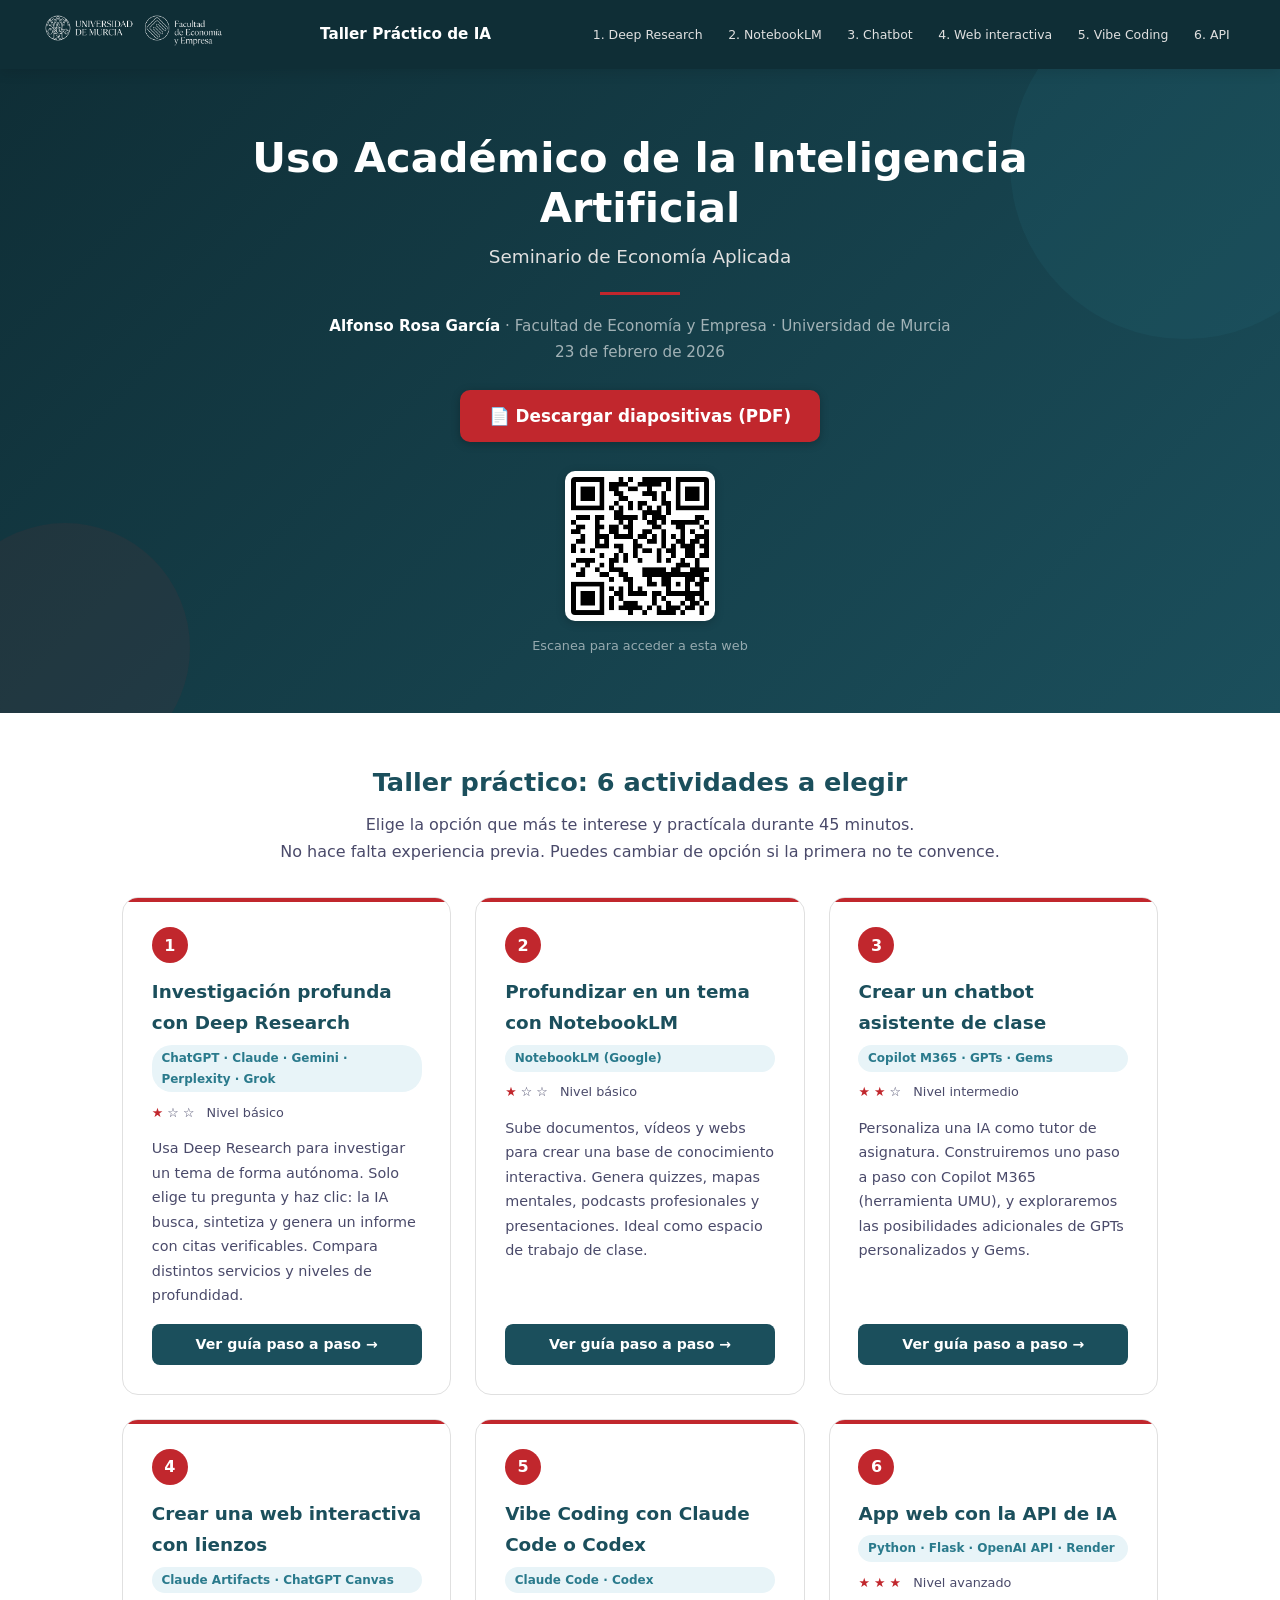
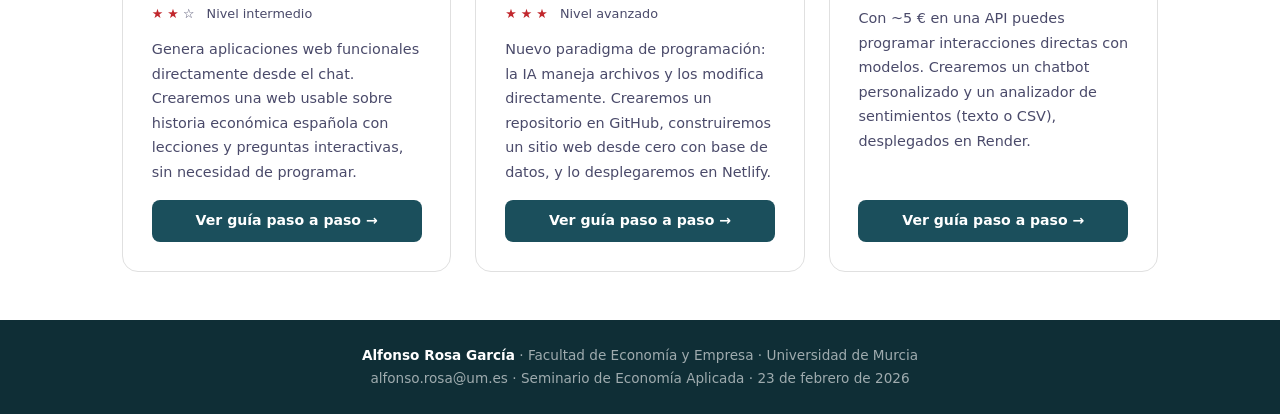
==== commit c4ac5ae6: "Portada: enlace descarga diapositivas PDF y código QR Añade botón de descarga del PDF de las diaposi" ====
--- a/index.html
+++ b/index.html
@@ -36,6 +36,13 @@
       <strong>Alfonso Rosa García</strong> · Facultad de Economía y Empresa · Universidad de Murcia<br>
       23 de febrero de 2026
     </p>
+    <div class="hero-actions">
+      <a href="Curso_IA_Economia_Aplicada.pdf" class="btn btn-hero" download>&#128196; Descargar diapositivas (PDF)</a>
+    </div>
+    <div class="hero-qr">
+      <img src="img/codigoqr.png" alt="Código QR — enlace a esta web">
+      <p class="qr-label">Escanea para acceder a esta web</p>
+    </div>
   </div>
 </header>
 
@@ -128,15 +135,15 @@
     <!-- Tarea 6 -->
     <div class="task-card">
       <span class="task-number">6</span>
-      <h3>Usar la API para interactuar con modelos</h3>
-      <span class="tool-badge">Python · OpenAI API</span>
+      <h3>App web con la API de IA</h3>
+      <span class="tool-badge">Python · Flask · OpenAI API · Render</span>
       <div class="difficulty">
         <span class="star-filled">&#9733;</span>
         <span class="star-filled">&#9733;</span>
         <span class="star-filled">&#9733;</span>
         &nbsp; Nivel avanzado
       </div>
-      <p>Con ~5 € en una API puedes programar interacciones directas con modelos. Crearemos un chatbot personalizado y un clasificador de sentimientos, todo en una web alojada en Netlify.</p>
+      <p>Con ~5 € en una API puedes programar interacciones directas con modelos. Crearemos un chatbot personalizado y un analizador de sentimientos (texto o CSV), desplegados en Render.</p>
       <a href="tarea6-api.html" class="btn">Ver guía paso a paso &rarr;</a>
     </div>
 
--- a/css/style.css
+++ b/css/style.css
@@ -182,6 +182,47 @@
   margin: 1.2rem auto;
 }
 
+.hero-actions {
+  margin-top: 1.5rem;
+}
+
+.btn-hero {
+  display: inline-block;
+  background: var(--umured);
+  color: var(--umuwhite) !important;
+  padding: 0.75rem 1.8rem;
+  border-radius: var(--radius);
+  font-weight: 600;
+  font-size: 1.05rem;
+  text-decoration: none;
+  transition: background 0.2s, transform 0.2s;
+  box-shadow: 0 2px 8px rgba(0,0,0,0.25);
+}
+
+.btn-hero:hover {
+  background: #a12025;
+  transform: translateY(-1px);
+}
+
+.hero-qr {
+  margin-top: 1.8rem;
+}
+
+.hero-qr img {
+  width: 150px;
+  height: 150px;
+  border-radius: var(--radius);
+  background: var(--umuwhite);
+  padding: 6px;
+  box-shadow: 0 2px 10px rgba(0,0,0,0.2);
+}
+
+.qr-label {
+  font-size: 0.8rem;
+  color: rgba(255,255,255,0.55);
+  margin-top: 0.4rem;
+}
+
 /* --- Task Cards Grid (index) --- */
 .section {
   max-width: 1100px;
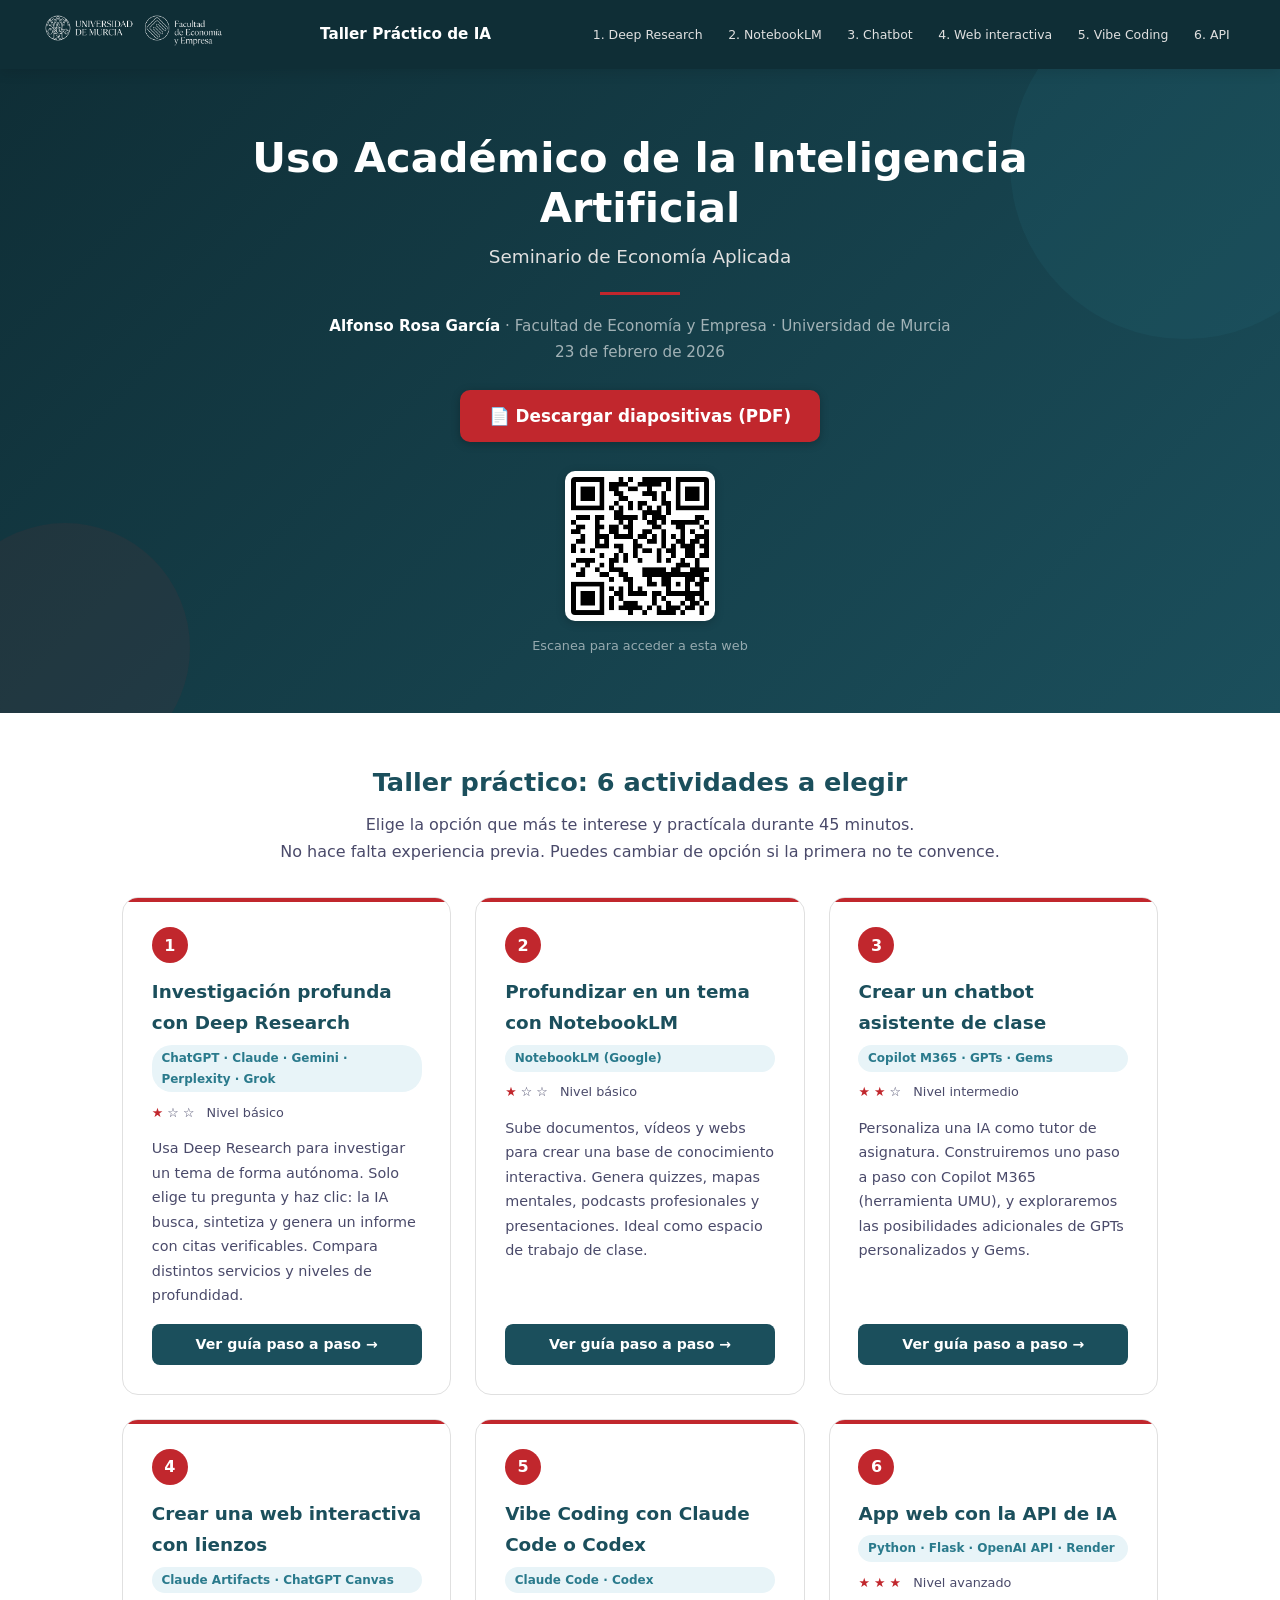
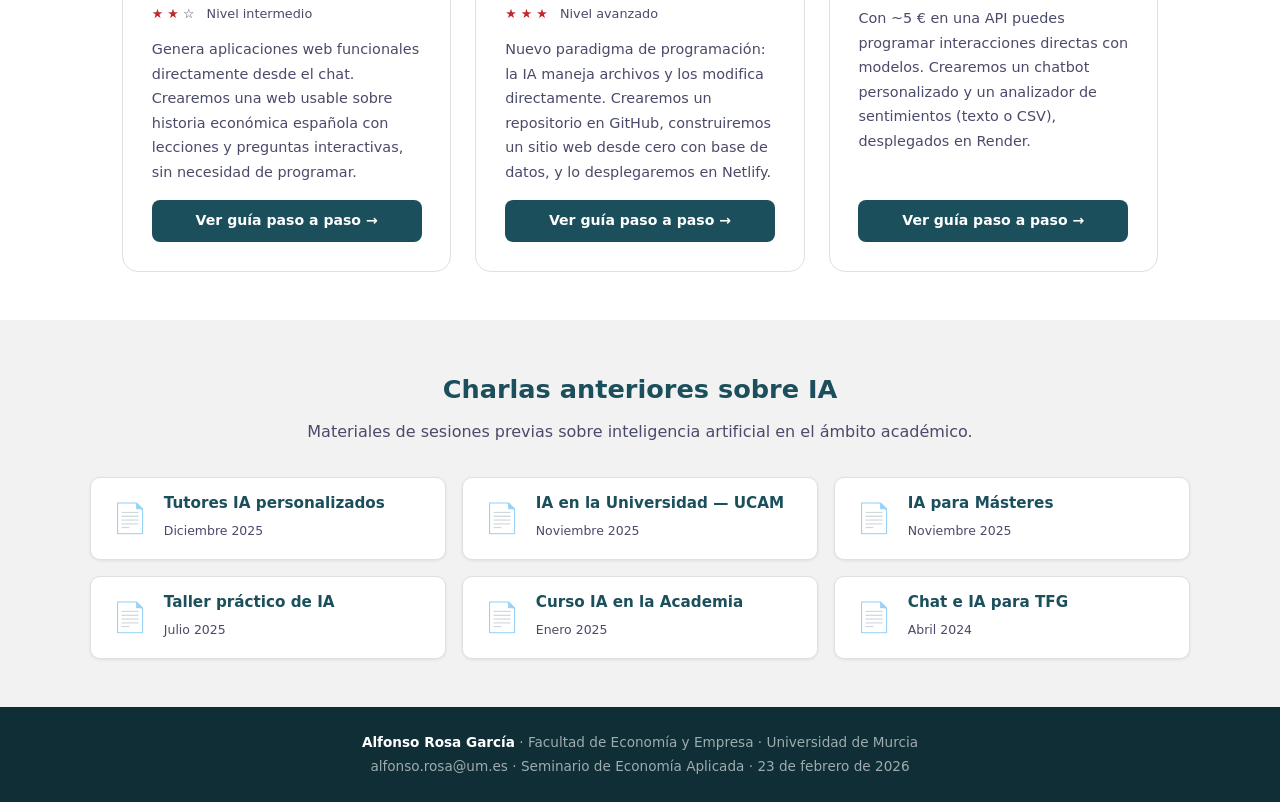
==== commit 3f396ef0: "Añadir sección de charlas anteriores con PDFs descargables Nueva sección al final de la página princ" ====
--- a/index.html
+++ b/index.html
@@ -150,6 +150,66 @@
   </div>
 </section>
 
+<!-- Charlas anteriores -->
+<section class="section previous-talks">
+  <h2 class="section-title">Charlas anteriores sobre IA</h2>
+  <p class="section-subtitle">
+    Materiales de sesiones previas sobre inteligencia artificial en el ámbito académico.
+  </p>
+
+  <div class="talks-grid">
+
+    <a href="charlas/Tutores_IA_personalizados_Dicembre_2025.pdf" class="talk-card" download>
+      <span class="talk-icon">&#128196;</span>
+      <div class="talk-info">
+        <h4>Tutores IA personalizados</h4>
+        <span class="talk-date">Diciembre 2025</span>
+      </div>
+    </a>
+
+    <a href="charlas/UCAM_IA_Noviembre_2025.pdf" class="talk-card" download>
+      <span class="talk-icon">&#128196;</span>
+      <div class="talk-info">
+        <h4>IA en la Universidad — UCAM</h4>
+        <span class="talk-date">Noviembre 2025</span>
+      </div>
+    </a>
+
+    <a href="charlas/Masters_2025_IA_Noviembre_2025.pdf" class="talk-card" download>
+      <span class="talk-icon">&#128196;</span>
+      <div class="talk-info">
+        <h4>IA para Másteres</h4>
+        <span class="talk-date">Noviembre 2025</span>
+      </div>
+    </a>
+
+    <a href="charlas/Taller_práctico_IA_Julio_2025.pdf" class="talk-card" download>
+      <span class="talk-icon">&#128196;</span>
+      <div class="talk-info">
+        <h4>Taller práctico de IA</h4>
+        <span class="talk-date">Julio 2025</span>
+      </div>
+    </a>
+
+    <a href="charlas/Curso_IA_en_Academia_Enero_2025.pdf" class="talk-card" download>
+      <span class="talk-icon">&#128196;</span>
+      <div class="talk-info">
+        <h4>Curso IA en la Academia</h4>
+        <span class="talk-date">Enero 2025</span>
+      </div>
+    </a>
+
+    <a href="charlas/Chat_TFG_Abril_2024.pdf" class="talk-card" download>
+      <span class="talk-icon">&#128196;</span>
+      <div class="talk-info">
+        <h4>Chat e IA para TFG</h4>
+        <span class="talk-date">Abril 2024</span>
+      </div>
+    </a>
+
+  </div>
+</section>
+
 <!-- Footer -->
 <footer class="footer">
   <p><strong>Alfonso Rosa García</strong> · Facultad de Economía y Empresa · Universidad de Murcia</p>
--- a/css/style.css
+++ b/css/style.css
@@ -704,6 +704,71 @@
   font-size: 0.9rem;
 }
 
+/* --- Previous talks section --- */
+.previous-talks {
+  background: var(--umugray);
+  max-width: 100%;
+  padding: 3rem 2rem;
+}
+
+.previous-talks .section-title,
+.previous-talks .section-subtitle {
+  max-width: 1100px;
+  margin-left: auto;
+  margin-right: auto;
+}
+
+.talks-grid {
+  display: grid;
+  grid-template-columns: repeat(auto-fill, minmax(300px, 1fr));
+  gap: 1rem;
+  max-width: 1100px;
+  margin: 0 auto;
+}
+
+.talk-card {
+  display: flex;
+  align-items: center;
+  gap: 1rem;
+  background: var(--umuwhite);
+  border: 1px solid var(--umugraymed);
+  border-radius: var(--radius);
+  padding: 1rem 1.3rem;
+  text-decoration: none;
+  color: var(--umutextdark);
+  transition: all 0.25s;
+  box-shadow: var(--shadow-sm);
+}
+
+.talk-card:hover {
+  border-color: var(--umuteallight);
+  box-shadow: var(--shadow-md);
+  transform: translateY(-2px);
+  color: var(--umuteal);
+}
+
+.talk-icon {
+  font-size: 1.8rem;
+  flex-shrink: 0;
+  opacity: 0.7;
+}
+
+.talk-card:hover .talk-icon {
+  opacity: 1;
+}
+
+.talk-info h4 {
+  font-size: 0.95rem;
+  color: var(--umuteal);
+  margin-bottom: 0.15rem;
+  line-height: 1.3;
+}
+
+.talk-date {
+  font-size: 0.78rem;
+  color: var(--umutextmed);
+}
+
 /* --- Responsive --- */
 @media (max-width: 768px) {
   .hero h1 {
@@ -719,7 +784,8 @@
     justify-content: center;
   }
 
-  .task-grid {
+  .task-grid,
+  .talks-grid {
     grid-template-columns: 1fr;
   }
 
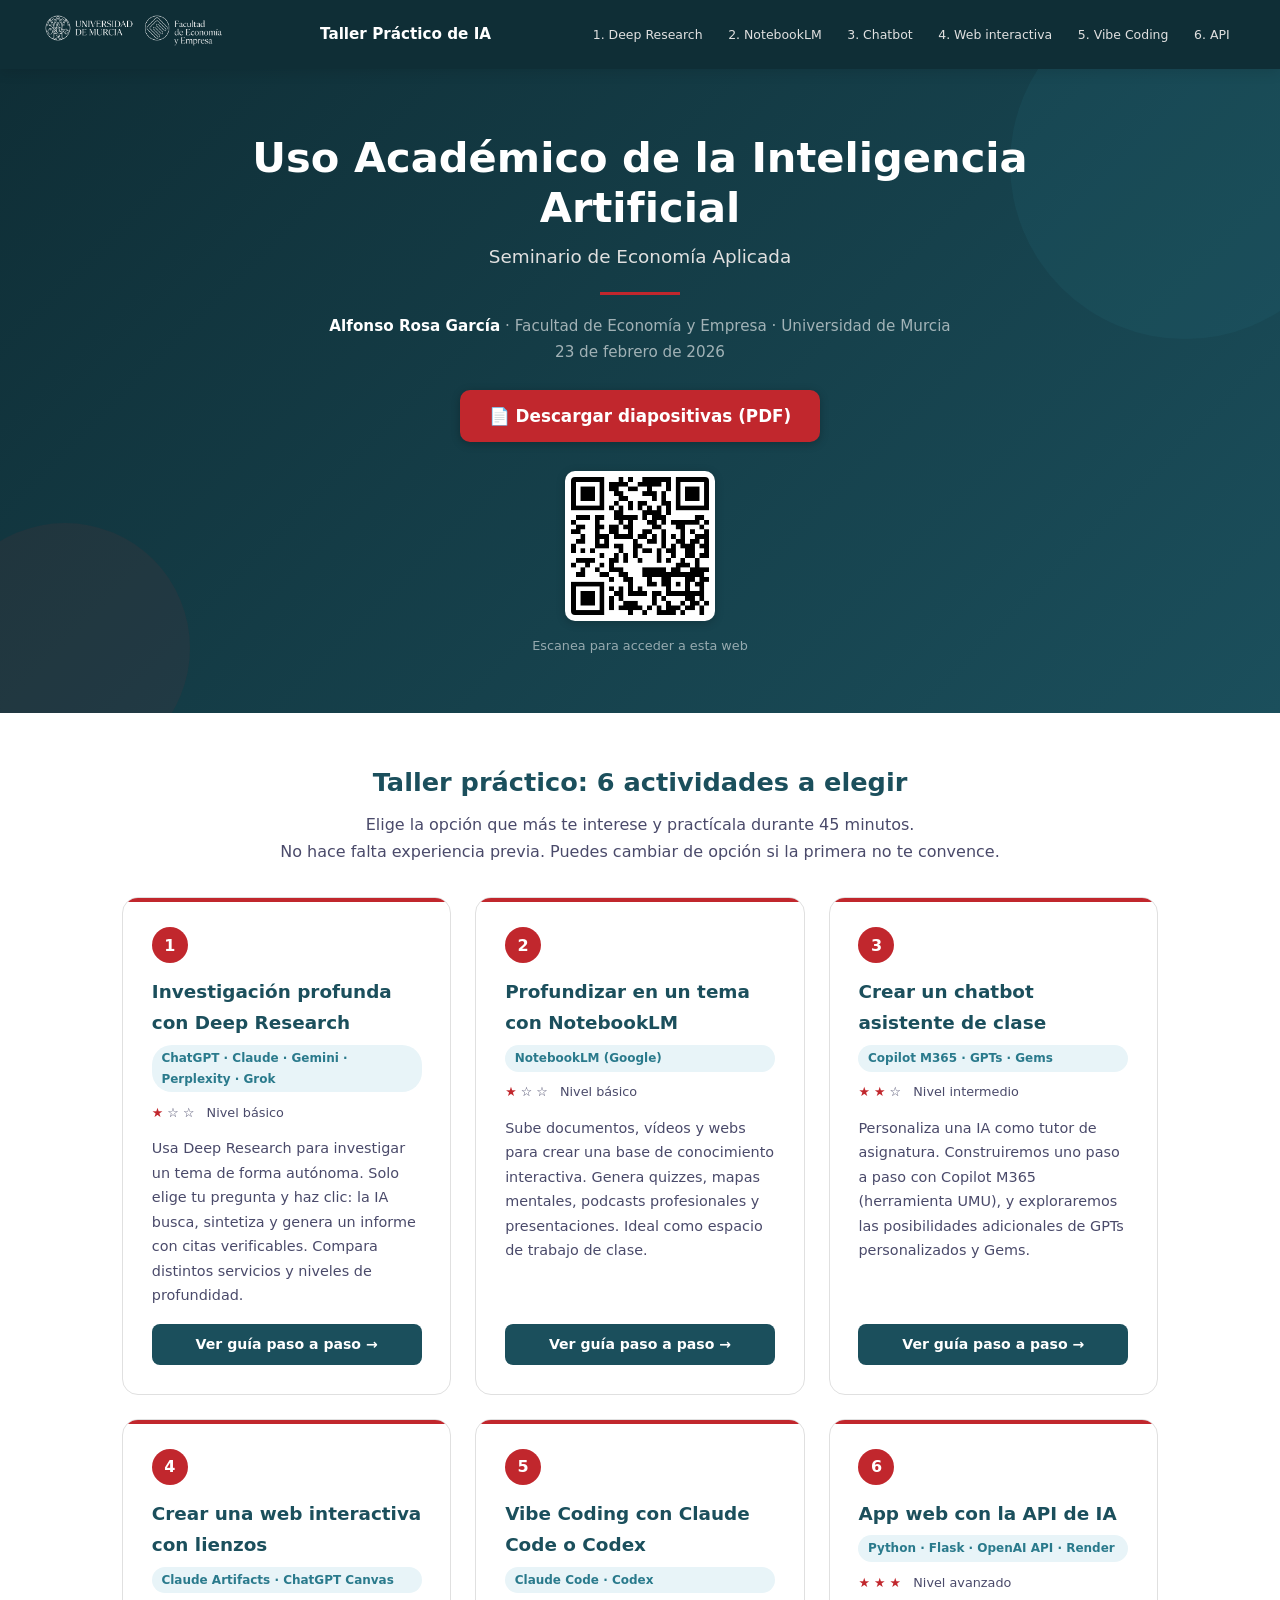
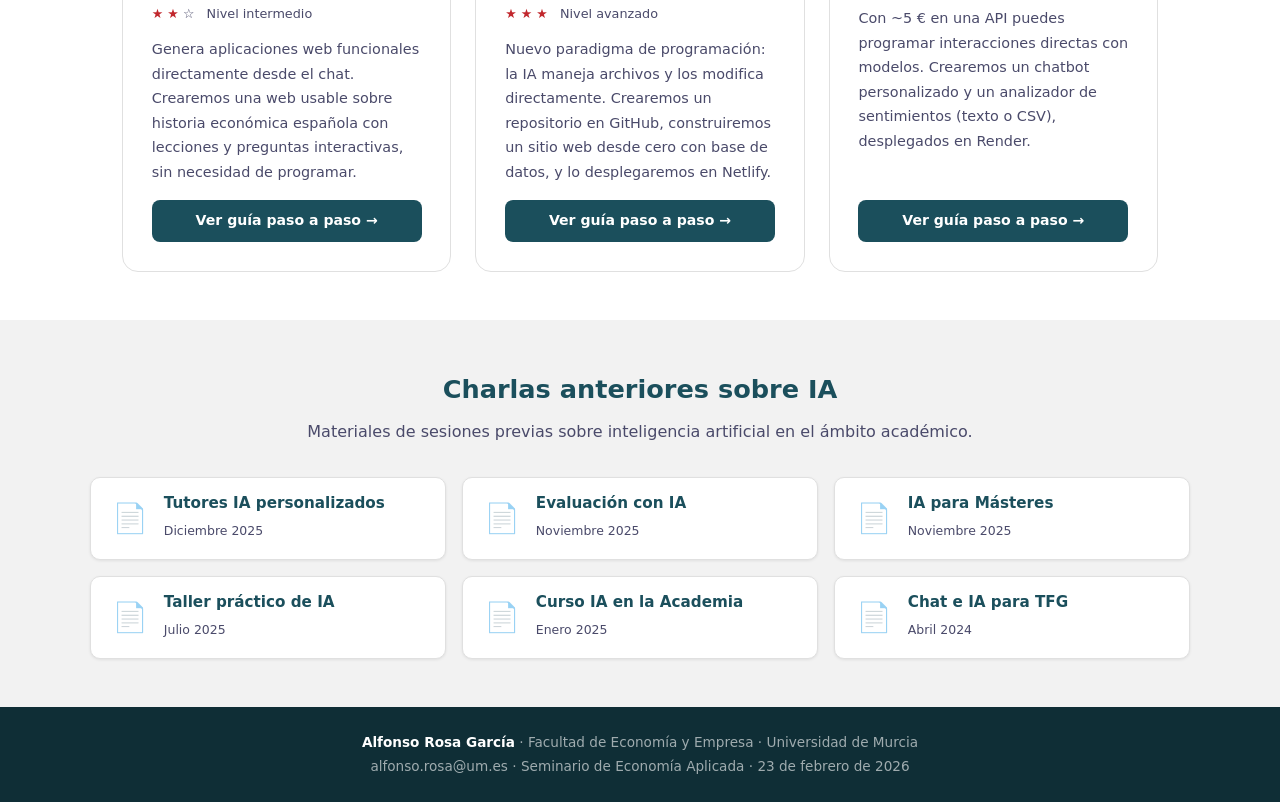
==== commit 9d59a58a: "Add files via upload" ====
--- a/index.html
+++ b/index.html
@@ -170,7 +170,7 @@
     <a href="charlas/UCAM_IA_Noviembre_2025.pdf" class="talk-card" download>
       <span class="talk-icon">&#128196;</span>
       <div class="talk-info">
-        <h4>IA en la Universidad — UCAM</h4>
+        <h4>Evaluación con IA</h4>
         <span class="talk-date">Noviembre 2025</span>
       </div>
     </a>
